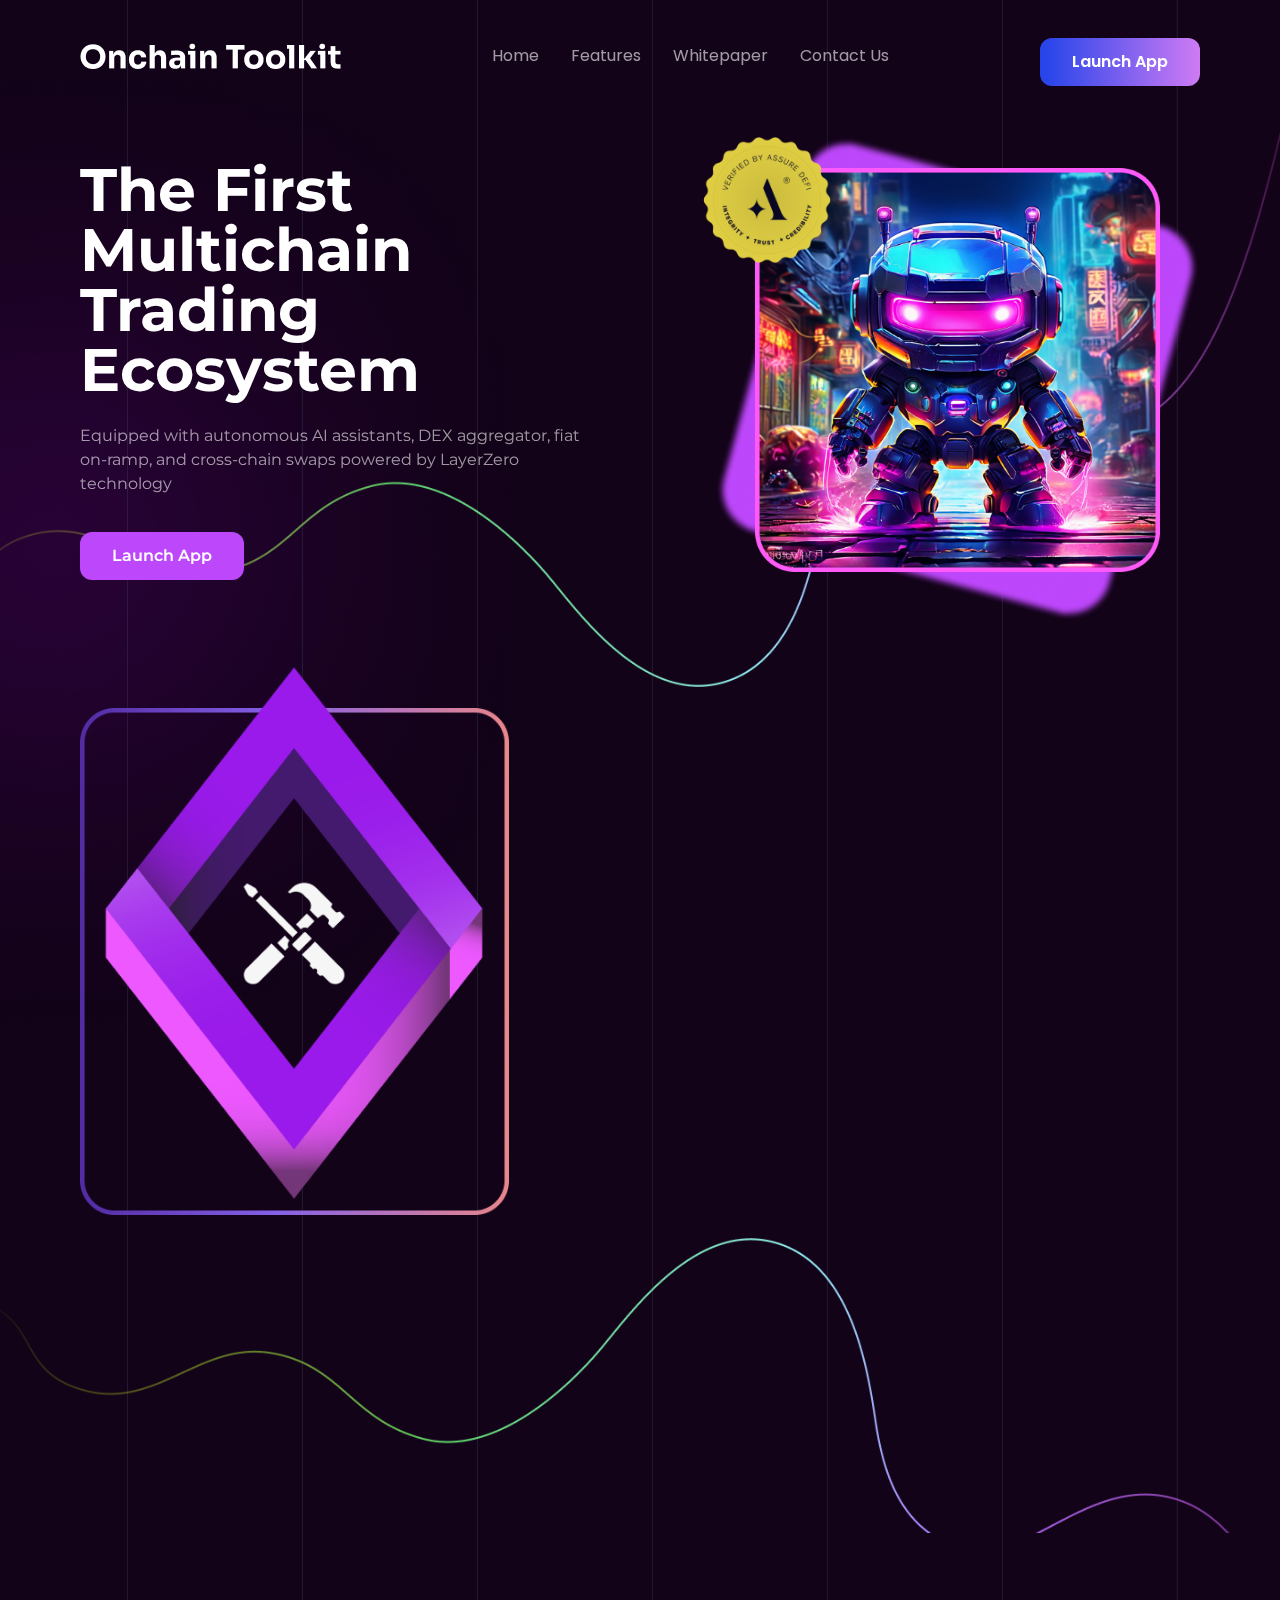
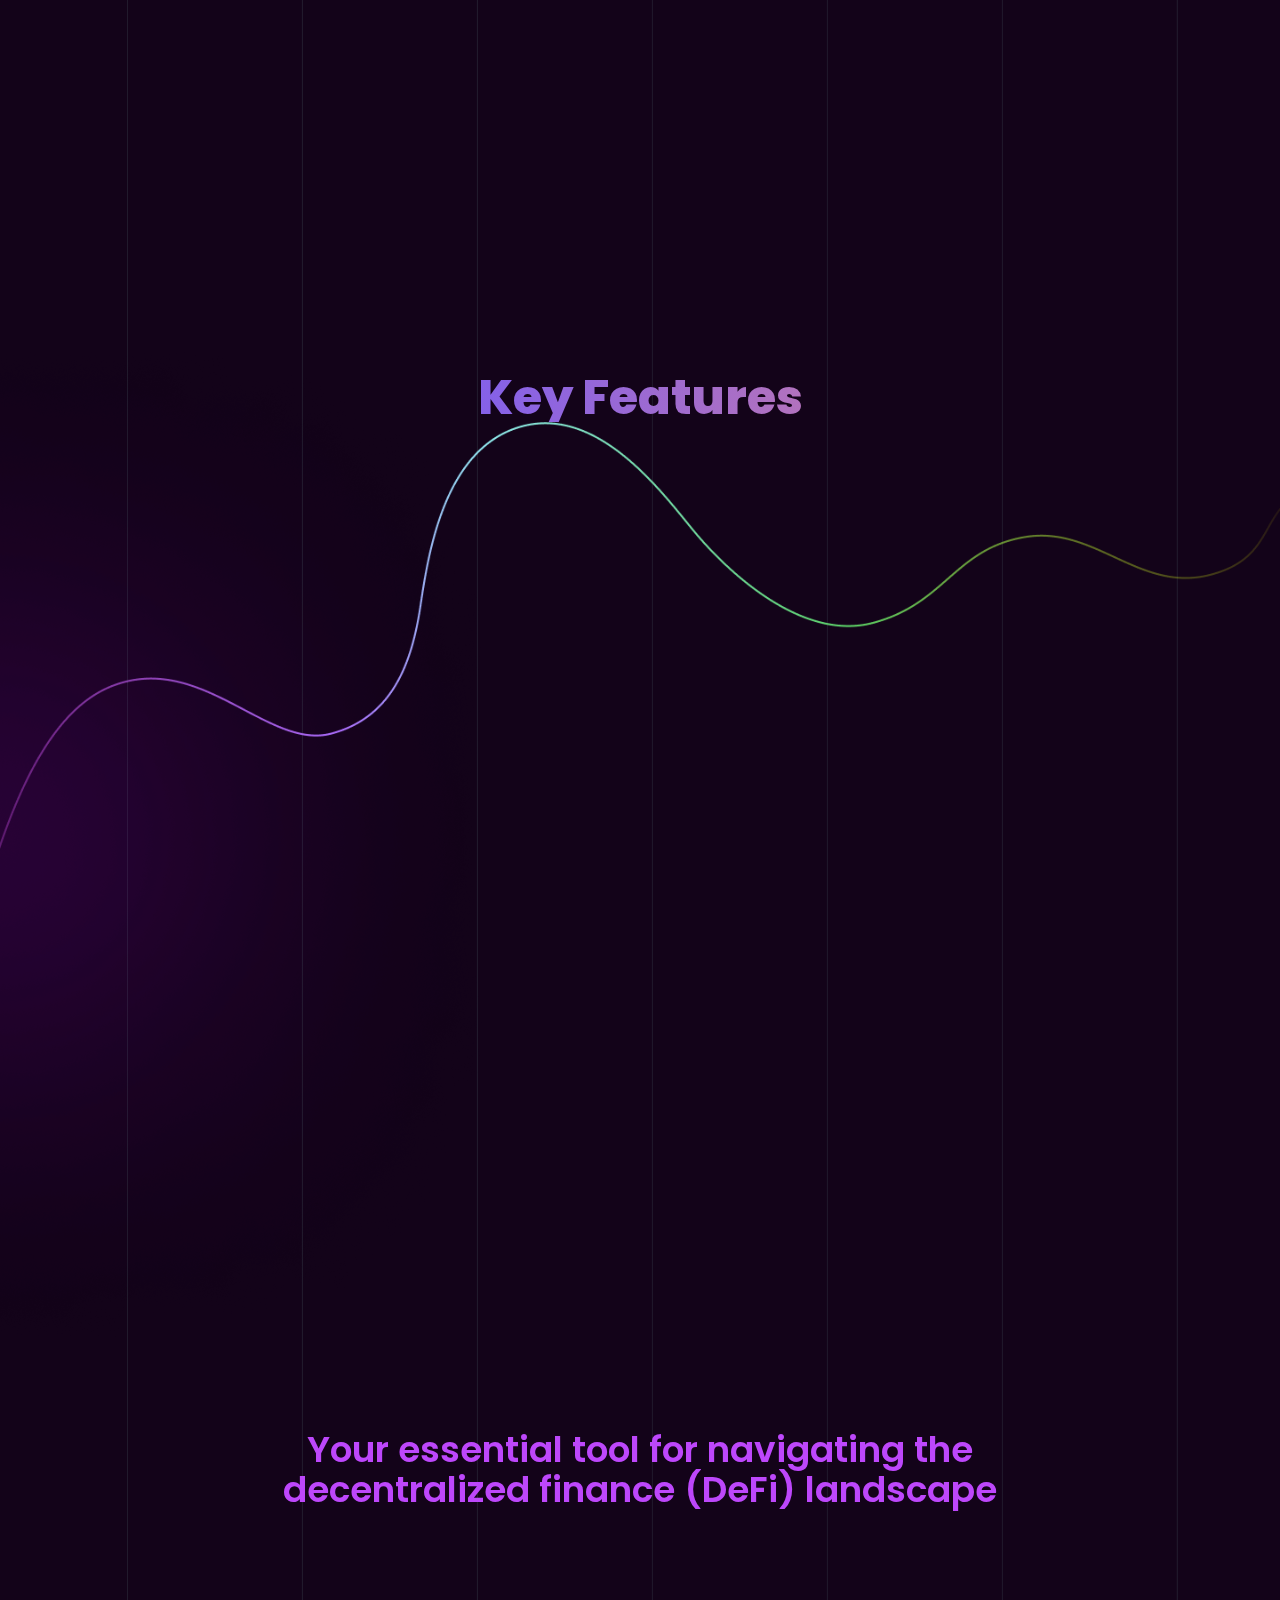
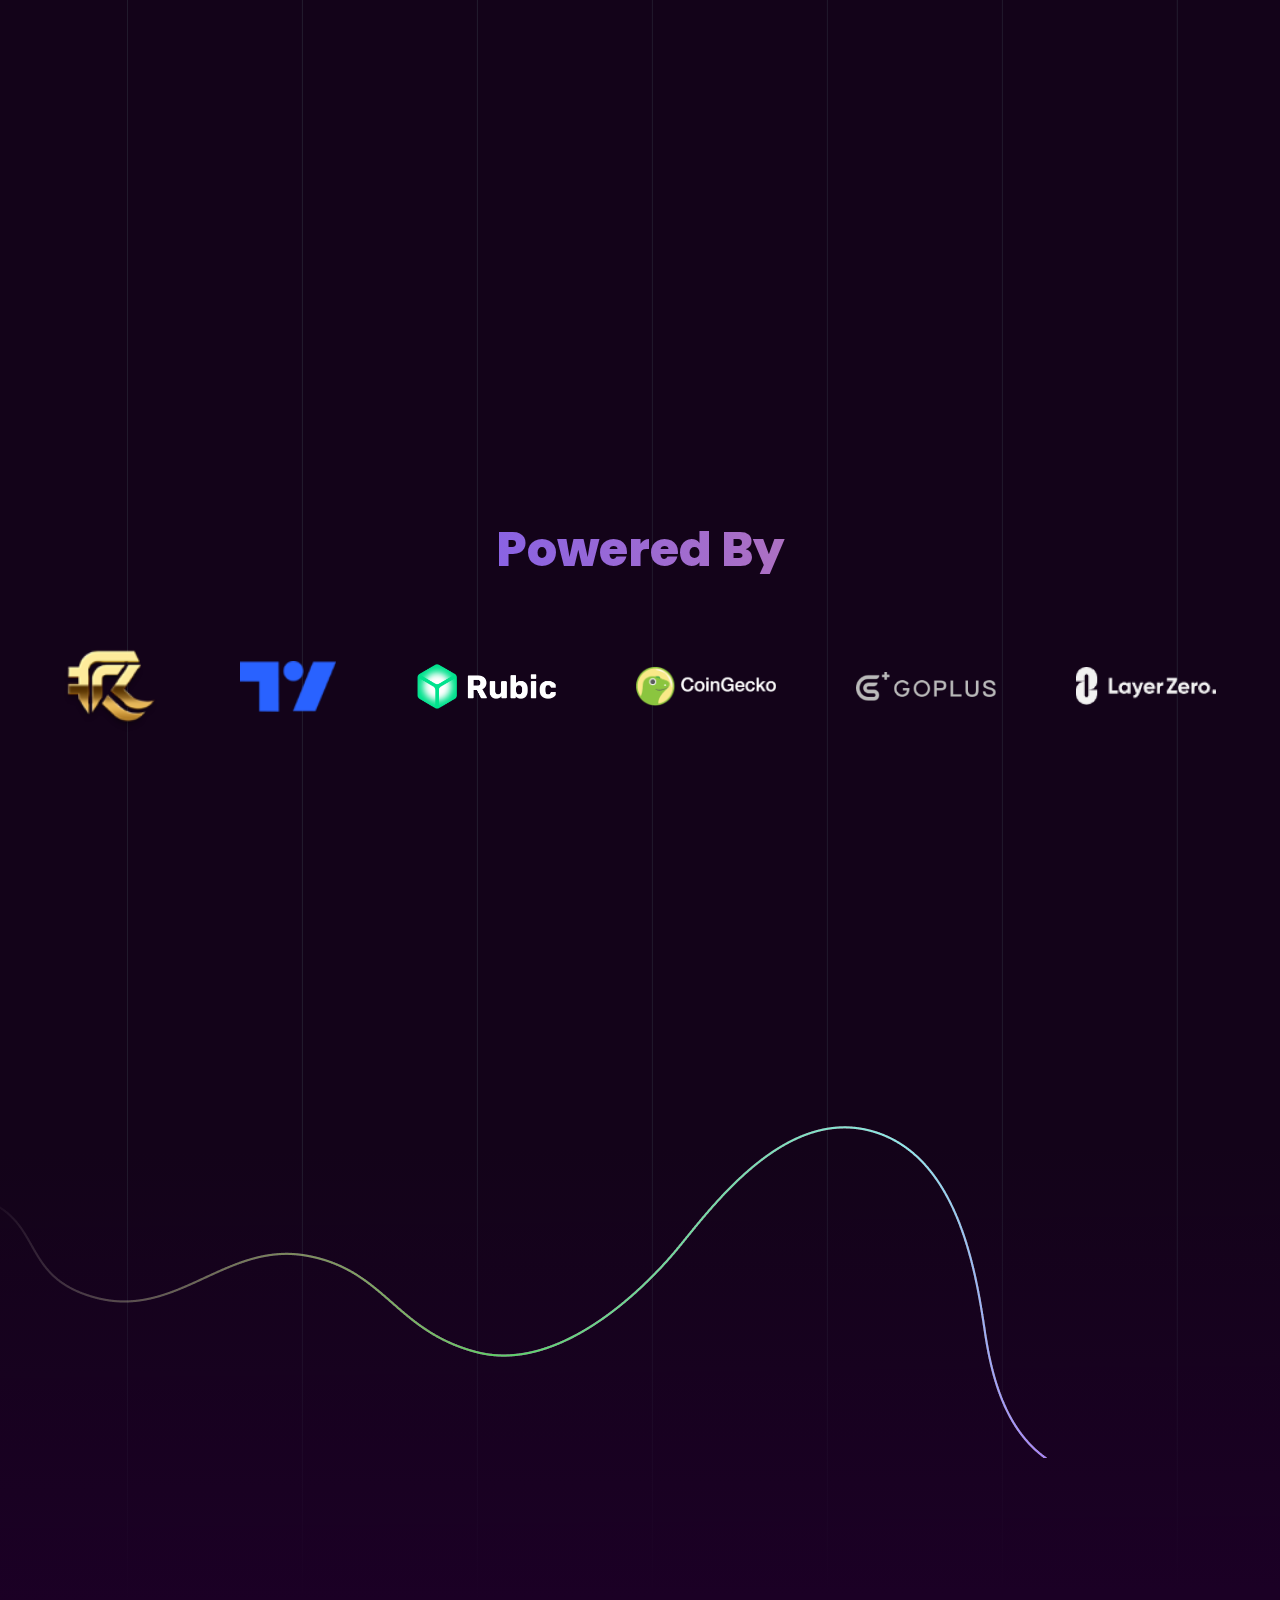
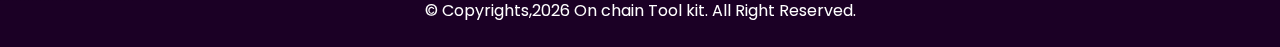
==== index.html @ 9b63e7e6 "file upload" ====
<!doctype html>
<html lang="en">

<head>
    <meta charset="utf-8" />
    <link rel="icon" href="/favicon.ico" />
    <meta name="viewport" content="width=device-width,initial-scale=1" />
    <meta name="theme-color" content="#000000" />
    <meta name="description" content="On Chain Toolkit" />
    <link rel="apple-touch-icon" href="/logo192.png" />
    <link rel="manifest" href="/manifest.json" />
    <link rel="stylesheet" href="https://cdnjs.cloudflare.com/ajax/libs/font-awesome/4.7.0/css/font-awesome.css" />
    <link href="https://api.fontshare.com/v2/css?f[]=clash-grotesk@700,400,600,500&display=swap" rel="stylesheet">
    <title>On Chain Toolkit</title>
    <script defer="defer" src="/static/js/main.78bccb63.js"></script>
    <link href="/static/css/main.e82e9a97.css" rel="stylesheet">
</head>

<body><noscript>You need to enable JavaScript to run this app.</noscript>
    <div id="root"></div>
</body>

</html>
---- static/css/main.e82e9a97.css ----
@import url("https://fonts.googleapis.com/css2?family=Montserrat:ital,wght@0,100..900;1,100..900&family=Poppins:ital,wght@0,100;0,200;0,300;0,400;0,500;0,600;0,700;0,800;0,900;1,100;1,200;1,300;1,400;1,500;1,600;1,700;1,800;1,900&display=swap");
*,
::after,
::before {
    border: 0px solid;
    box-sizing: border-box;
}

::after,
::before {
    --tw-content: "";
}

html {
    text-size-adjust: 100%;
    font-feature-settings: normal;
    font-family: ui-sans-serif, system-ui, -apple-system, BlinkMacSystemFont, "Segoe UI", Roboto, "Helvetica Neue", Arial, "Noto Sans", sans-serif, "Apple Color Emoji", "Segoe UI Emoji", "Segoe UI Symbol", "Noto Color Emoji";
    line-height: 1.5;
    tab-size: 4;
}

body {
    line-height: inherit;
    margin: 0px;
}

hr {
    border-top-width: 1px;
    color: inherit;
    height: 0px;
}

abbr:where([title]) {
    text-decoration: underline dotted;
}

h1,
h2,
h3,
h4,
h5,
h6 {
    font-size: inherit;
    font-weight: inherit;
}

a {
    color: inherit;
    text-decoration: inherit;
}

b,
strong {
    font-weight: bolder;
}

code,
kbd,
pre,
samp {
    font-family: ui-monospace, SFMono-Regular, Menlo, Monaco, Consolas, "Liberation Mono", "Courier New", monospace;
    font-size: 1em;
}

small {
    font-size: 80%;
}

sub,
sup {
    font-size: 75%;
    line-height: 0;
    position: relative;
    vertical-align: initial;
}

sub {
    bottom: -0.25em;
}

sup {
    top: -0.5em;
}

table {
    border-collapse: collapse;
    border-color: inherit;
    text-indent: 0px;
}

button,
input,
optgroup,
select,
textarea {
    color: inherit;
    font-family: inherit;
    font-size: 100%;
    font-weight: inherit;
    line-height: inherit;
    margin: 0px;
    padding: 0px;
}

button,
select {
    text-transform: none;
}

[type="button"],
[type="reset"],
[type="submit"],
button {
    appearance: button;
    background-color: initial;
    background-image: none;
}

progress {
    vertical-align: initial;
}

::-webkit-inner-spin-button,
::-webkit-outer-spin-button {
    height: auto;
}

[type="search"] {
    appearance: textfield;
    outline-offset: -2px;
}

::-webkit-search-decoration {
    appearance: none;
}

::-webkit-file-upload-button {
    appearance: button;
    font: inherit;
}

summary {
    display: list-item;
}

blockquote,
dd,
dl,
figure,
h1,
h2,
h3,
h4,
h5,
h6,
hr,
p,
pre {
    margin: 0px;
}

fieldset {
    margin: 0px;
}

fieldset,
legend {
    padding: 0px;
}

menu,
ol,
ul {
    list-style: none;
    margin: 0px;
    padding: 0px;
}

textarea {
    resize: vertical;
}

input::-webkit-input-placeholder,
textarea::-webkit-input-placeholder {
    color: rgb(156, 163, 175);
    opacity: 1;
}

input::placeholder,
textarea::placeholder {
    color: rgb(156, 163, 175);
    opacity: 1;
}

[role="button"],
button {
    cursor: pointer;
}

:disabled {
    cursor: default;
}

audio,
canvas,
embed,
iframe,
img,
object,
svg,
video {
    display: block;
    vertical-align: middle;
}

img,
video {
    height: auto;
    max-width: 100%;
}

[hidden] {
    display: none;
}

*,
::after,
::before {
    --tw-border-spacing-x: 0;
    --tw-border-spacing-y: 0;
    --tw-translate-x: 0;
    --tw-translate-y: 0;
    --tw-rotate: 0;
    --tw-skew-x: 0;
    --tw-skew-y: 0;
    --tw-scale-x: 1;
    --tw-scale-y: 1;
    --tw-pan-x: ;
    --tw-pan-y: ;
    --tw-pinch-zoom: ;
    --tw-scroll-snap-strictness: proximity;
    --tw-ordinal: ;
    --tw-slashed-zero: ;
    --tw-numeric-figure: ;
    --tw-numeric-spacing: ;
    --tw-numeric-fraction: ;
    --tw-ring-inset: ;
    --tw-ring-offset-width: 0px;
    --tw-ring-offset-color: #fff;
    --tw-ring-color: rgba(59, 130, 246, .5);
    --tw-ring-offset-shadow: 0 0 #0000;
    --tw-ring-shadow: 0 0 #0000;
    --tw-shadow: 0 0 #0000;
    --tw-shadow-colored: 0 0 #0000;
    --tw-blur: ;
    --tw-brightness: ;
    --tw-contrast: ;
    --tw-grayscale: ;
    --tw-hue-rotate: ;
    --tw-invert: ;
    --tw-saturate: ;
    --tw-sepia: ;
    --tw-drop-shadow: ;
    --tw-backdrop-blur: ;
    --tw-backdrop-brightness: ;
    --tw-backdrop-contrast: ;
    --tw-backdrop-grayscale: ;
    --tw-backdrop-hue-rotate: ;
    --tw-backdrop-invert: ;
    --tw-backdrop-opacity: ;
    --tw-backdrop-saturate: ;
    --tw-backdrop-sepia: ;
}

::-webkit-backdrop {
    --tw-border-spacing-x: 0;
    --tw-border-spacing-y: 0;
    --tw-translate-x: 0;
    --tw-translate-y: 0;
    --tw-rotate: 0;
    --tw-skew-x: 0;
    --tw-skew-y: 0;
    --tw-scale-x: 1;
    --tw-scale-y: 1;
    --tw-pan-x: ;
    --tw-pan-y: ;
    --tw-pinch-zoom: ;
    --tw-scroll-snap-strictness: proximity;
    --tw-ordinal: ;
    --tw-slashed-zero: ;
    --tw-numeric-figure: ;
    --tw-numeric-spacing: ;
    --tw-numeric-fraction: ;
    --tw-ring-inset: ;
    --tw-ring-offset-width: 0px;
    --tw-ring-offset-color: #fff;
    --tw-ring-color: rgba(59, 130, 246, .5);
    --tw-ring-offset-shadow: 0 0 #0000;
    --tw-ring-shadow: 0 0 #0000;
    --tw-shadow: 0 0 #0000;
    --tw-shadow-colored: 0 0 #0000;
    --tw-blur: ;
    --tw-brightness: ;
    --tw-contrast: ;
    --tw-grayscale: ;
    --tw-hue-rotate: ;
    --tw-invert: ;
    --tw-saturate: ;
    --tw-sepia: ;
    --tw-drop-shadow: ;
    --tw-backdrop-blur: ;
    --tw-backdrop-brightness: ;
    --tw-backdrop-contrast: ;
    --tw-backdrop-grayscale: ;
    --tw-backdrop-hue-rotate: ;
    --tw-backdrop-invert: ;
    --tw-backdrop-opacity: ;
    --tw-backdrop-saturate: ;
    --tw-backdrop-sepia: ;
}

::backdrop {
    --tw-border-spacing-x: 0;
    --tw-border-spacing-y: 0;
    --tw-translate-x: 0;
    --tw-translate-y: 0;
    --tw-rotate: 0;
    --tw-skew-x: 0;
    --tw-skew-y: 0;
    --tw-scale-x: 1;
    --tw-scale-y: 1;
    --tw-pan-x: ;
    --tw-pan-y: ;
    --tw-pinch-zoom: ;
    --tw-scroll-snap-strictness: proximity;
    --tw-ordinal: ;
    --tw-slashed-zero: ;
    --tw-numeric-figure: ;
    --tw-numeric-spacing: ;
    --tw-numeric-fraction: ;
    --tw-ring-inset: ;
    --tw-ring-offset-width: 0px;
    --tw-ring-offset-color: #fff;
    --tw-ring-color: rgba(59, 130, 246, .5);
    --tw-ring-offset-shadow: 0 0 #0000;
    --tw-ring-shadow: 0 0 #0000;
    --tw-shadow: 0 0 #0000;
    --tw-shadow-colored: 0 0 #0000;
    --tw-blur: ;
    --tw-brightness: ;
    --tw-contrast: ;
    --tw-grayscale: ;
    --tw-hue-rotate: ;
    --tw-invert: ;
    --tw-saturate: ;
    --tw-sepia: ;
    --tw-drop-shadow: ;
    --tw-backdrop-blur: ;
    --tw-backdrop-brightness: ;
    --tw-backdrop-contrast: ;
    --tw-backdrop-grayscale: ;
    --tw-backdrop-hue-rotate: ;
    --tw-backdrop-invert: ;
    --tw-backdrop-opacity: ;
    --tw-backdrop-saturate: ;
    --tw-backdrop-sepia: ;
}

.container {
    width: 100%;
}

@media (min-width: 640px) {
    .container {
        max-width: 640px;
    }
}

@media (min-width: 768px) {
    .container {
        max-width: 768px;
    }
}

@media (min-width: 1024px) {
    .container {
        max-width: 1024px;
    }
}

@media (min-width: 1280px) {
    .container {
        max-width: 1280px;
    }
}

@media (min-width: 1536px) {
    .container {
        max-width: 1536px;
    }
}

.fixed {
    position: fixed;
}

.absolute {
    position: absolute;
}

.relative {
    position: relative;
}

.left-0 {
    left: 0px;
}

.right-0 {
    right: 0px;
}

.top-64 {
    top: 16rem;
}

.top-0 {
    top: 0px;
}

.bottom-0 {
    bottom: 0px;
}

.z-20 {
    z-index: 20;
}

.z-30 {
    z-index: 30;
}

.mx-auto {
    margin-left: auto;
    margin-right: auto;
}

.my-8 {
    margin-bottom: 2rem;
    margin-top: 2rem;
}

.-mt-12 {
    margin-top: -3rem;
}

.mt-3 {
    margin-top: 0.75rem;
}

.-mt-8 {
    margin-top: -2rem;
}

.-mt-10 {
    margin-top: -2.5rem;
}

.-ml-5 {
    margin-left: -1.25rem;
}

.-mt-24 {
    margin-top: -6rem;
}

.mt-32 {
    margin-top: 8rem;
}

.mt-8 {
    margin-top: 2rem;
}

.mb-20 {
    margin-bottom: 5rem;
}

.ml-4 {
    margin-left: 1rem;
}

.block {
    display: block;
}

.flex {
    display: flex;
}

.grid {
    display: grid;
}

.hidden {
    display: none;
}

.h-96 {
    height: 24rem;
}

.h-28 {
    height: 7rem;
}

.h-6 {
    height: 1.5rem;
}

.w-10\/12 {
    width: 83.3333%;
}

.w-44 {
    width: 11rem;
}

.w-full {
    width: 100%;
}

.w-28 {
    width: 7rem;
}

.w-11\/12 {
    width: 91.6667%;
}

.w-16 {
    width: 4rem;
}

.w-20 {
    width: 5rem;
}

.w-6 {
    width: 1.5rem;
}

.w-3\/4 {
    width: 75%;
}

.w-48 {
    width: 12rem;
}

.-translate-y-12 {
    --tw-translate-y: -3rem;
    transform: translate(var(--tw-translate-x), var(--tw-translate-y)) rotate(var(--tw-rotate)) skewX(var(--tw-skew-x)) skewY(var(--tw-skew-y)) scaleX(var(--tw-scale-x)) scaleY(var(--tw-scale-y));
}

.cursor-pointer {
    cursor: pointer;
}

.grid-cols-1 {
    grid-template-columns: repeat(1, minmax(0px, 1fr));
}

.flex-row-reverse {
    flex-direction: row-reverse;
}

.flex-col {
    flex-direction: column;
}

.items-center {
    align-items: center;
}

.justify-center {
    justify-content: center;
}

.justify-between {
    justify-content: space-between;
}

.gap-8 {
    gap: 2rem;
}

.gap-x-5 {
    column-gap: 1.25rem;
}

.gap-x-32 {
    column-gap: 8rem;
}

.gap-x-12 {
    column-gap: 3rem;
}

.gap-x-6 {
    column-gap: 1.5rem;
}

.gap-y-12 {
    row-gap: 3rem;
}

.gap-y-8 {
    row-gap: 2rem;
}

.gap-x-8 {
    column-gap: 2rem;
}

.space-y-8> :not([hidden])~ :not([hidden]) {
    --tw-space-y-reverse: 0;
    margin-bottom: calc(2rem*var(--tw-space-y-reverse));
    margin-top: calc(2rem*(1 - var(--tw-space-y-reverse)));
}

.space-y-20> :not([hidden])~ :not([hidden]) {
    --tw-space-y-reverse: 0;
    margin-bottom: calc(5rem*var(--tw-space-y-reverse));
    margin-top: calc(5rem*(1 - var(--tw-space-y-reverse)));
}

.space-y-16> :not([hidden])~ :not([hidden]) {
    --tw-space-y-reverse: 0;
    margin-bottom: calc(4rem*var(--tw-space-y-reverse));
    margin-top: calc(4rem*(1 - var(--tw-space-y-reverse)));
}

.overflow-hidden {
    overflow: hidden;
}

.overflow-y-auto {
    overflow-y: auto;
}

.rounded-xl {
    border-radius: 0.75rem;
}

.rounded-3xl {
    border-radius: 1.5rem;
}

.border {
    border-width: 1px;
}

.border-8 {
    border-width: 8px;
}

.border-white-50 {
    border-color: rgba(255, 255, 255, 0.6);
}

.border-purple-100 {
    --tw-border-opacity: 1;
    border-color: rgb(189 71 251/var(--tw-border-opacity));
}

.bg-blue-100 {
    --tw-bg-opacity: 1;
    background-color: rgb(19 3 25/var(--tw-bg-opacity));
}

.bg-purple-100 {
    --tw-bg-opacity: 1;
    background-color: rgb(189 71 251/var(--tw-bg-opacity));
}

.bg-blue-50 {
    --tw-bg-opacity: 1;
    background-color: rgb(21 10 25/var(--tw-bg-opacity));
}

.bg-top {
    background-position: center top;
}

.p-6 {
    padding: 1.5rem;
}

.p-8 {
    padding: 2rem;
}

.p-5 {
    padding: 1.25rem;
}

.py-6 {
    padding-bottom: 1.5rem;
    padding-top: 1.5rem;
}

.px-5 {
    padding-left: 1.25rem;
    padding-right: 1.25rem;
}

.py-12 {
    padding-bottom: 3rem;
    padding-top: 3rem;
}

.py-3 {
    padding-bottom: 0.75rem;
    padding-top: 0.75rem;
}

.px-4 {
    padding-left: 1rem;
    padding-right: 1rem;
}

.px-6 {
    padding-left: 1.5rem;
    padding-right: 1.5rem;
}

.py-8 {
    padding-bottom: 2rem;
    padding-top: 2rem;
}

.px-3 {
    padding-left: 0.75rem;
    padding-right: 0.75rem;
}

.pt-6 {
    padding-top: 1.5rem;
}

.pb-6 {
    padding-bottom: 1.5rem;
}

.pt-5 {
    padding-top: 1.25rem;
}

.text-center {
    text-align: center;
}

.font-poppins {
    font-family: Poppins, sans-serif;
}

.font-montserat {
    font-family: Montserrat, sans-serif;
}

.text-sm {
    font-size: 0.875rem;
    line-height: 1.25rem;
}

.text-3xl {
    font-size: 1.875rem;
    line-height: 2.25rem;
}

.text-xl {
    font-size: 1.25rem;
}

.text-lg,
.text-xl {
    line-height: 1.75rem;
}

.text-lg {
    font-size: 1.125rem;
}

.font-normal {
    font-weight: 400;
}

.font-bold {
    font-weight: 700;
}

.font-semibold {
    font-weight: 600;
}

.font-extrabold {
    font-weight: 800;
}

.font-medium {
    font-weight: 500;
}

.text-white-100 {
    --tw-text-opacity: 1;
    color: rgb(255 255 255/var(--tw-text-opacity));
}

.text-white-50 {
    color: rgba(255, 255, 255, 0.6);
}

.text-purple-100 {
    --tw-text-opacity: 1;
    color: rgb(189 71 251/var(--tw-text-opacity));
}

.text-purple-50 {
    --tw-text-opacity: 1;
    color: rgb(221 91 239/var(--tw-text-opacity));
}

.hover\:text-white-100:hover {
    --tw-text-opacity: 1;
    color: rgb(255 255 255/var(--tw-text-opacity));
}

@media (min-width: 640px) {
    .sm\:top-4 {
        top: 1rem;
    }
    .sm\:flex {
        display: flex;
    }
}

@media (min-width: 768px) {
    .md\:w-64 {
        width: 16rem;
    }
    .md\:w-36 {
        width: 9rem;
    }
    .md\:w-24 {
        width: 6rem;
    }
    .md\:w-52 {
        width: 13rem;
    }
    .md\:gap-x-10 {
        column-gap: 2.5rem;
    }
    .md\:gap-x-20 {
        column-gap: 5rem;
    }
    .md\:space-y-16> :not([hidden])~ :not([hidden]) {
        --tw-space-y-reverse: 0;
        margin-bottom: calc(4rem*var(--tw-space-y-reverse));
        margin-top: calc(4rem*(1 - var(--tw-space-y-reverse)));
    }
    .md\:py-20 {
        padding-bottom: 5rem;
        padding-top: 5rem;
    }
    .md\:text-base {
        font-size: 1rem;
        line-height: 1.5rem;
    }
    .md\:text-6xl {
        font-size: 3.75rem;
        line-height: 1;
    }
    .md\:text-2xl {
        font-size: 1.5rem;
        line-height: 2rem;
    }
    .md\:text-3xl {
        font-size: 1.875rem;
        line-height: 2.25rem;
    }
    .md\:text-5xl {
        font-size: 3rem;
        line-height: 1;
    }
    .md\:text-4xl {
        font-size: 2.25rem;
        line-height: 2.5rem;
    }
    .md\:font-semibold {
        font-weight: 600;
    }
}

@media (min-width: 1024px) {
    .lg\:my-28 {
        margin-bottom: 7rem;
        margin-top: 7rem;
    }
    .lg\:my-12 {
        margin-bottom: 3rem;
        margin-top: 3rem;
    }
    .lg\:-mt-20 {
        margin-top: -5rem;
    }
    .lg\:mt-20 {
        margin-top: 5rem;
    }
    .lg\:mt-16 {
        margin-top: 4rem;
    }
    .lg\:flex {
        display: flex;
    }
    .lg\:hidden {
        display: none;
    }
    .lg\:w-1\/2 {
        width: 50%;
    }
    .lg\:w-9\/12 {
        width: 75%;
    }
    .lg\:w-11\/12 {
        width: 91.6667%;
    }
    .lg\:grid-cols-3 {
        grid-template-columns: repeat(3, minmax(0px, 1fr));
    }
    .lg\:space-y-0> :not([hidden])~ :not([hidden]) {
        --tw-space-y-reverse: 0;
        margin-bottom: calc(0px*var(--tw-space-y-reverse));
        margin-top: calc(0px*(1 - var(--tw-space-y-reverse)));
    }
    .lg\:px-20 {
        padding-left: 5rem;
        padding-right: 5rem;
    }
    .lg\:px-8 {
        padding-left: 2rem;
        padding-right: 2rem;
    }
    .lg\:py-20 {
        padding-bottom: 5rem;
        padding-top: 5rem;
    }
    .lg\:py-28 {
        padding-bottom: 7rem;
        padding-top: 7rem;
    }
    .lg\:pb-12 {
        padding-bottom: 3rem;
    }
    .lg\:pb-20 {
        padding-bottom: 5rem;
    }
}

html {
    scroll-behavior: smooth;
}

.bg_feature {
    background-image: url("/static/media/bg_feature.d9dc052f475207d3d0c6.png");
}

.bg-top,
.bg_feature {
    background-repeat: no-repeat;
}

.bg-top {
    background-image: url("/static/media/bg_top.71eeeb2c4d97a4e9ca40.png");
    background-position: 0px 0px;
}

.bg-grid {
    background-image: url("/static/media/bg-grid.b2cabde7289a2218fed6.png");
    background-position: 50% center;
    background-repeat: no-repeat;
}

.btn-gradient {
    background: linear-gradient(90deg, rgb(39, 69, 234) 2.94%, rgb(207, 123, 244));
}

.bg-gradient {
    background: linear-gradient(265.6deg, rgb(221, 91, 239) 0.26%, rgb(78, 6, 88) 99.5%);
}

.text-gradient {
    -webkit-text-fill-color: transparent;
    background: linear-gradient(90deg, rgb(78, 39, 157) 4.3%, rgb(133, 97, 232) 35.68%, rgb(233, 135, 138)) text;
}

.bg-dark-bottom {
    background: linear-gradient(359.43deg, rgb(27, 0, 37) 11.06%, rgba(11, 29, 51, 0) 99.43%);
}

.border-gradient {
    border-image: linear-gradient(90deg, rgb(61, 191, 187), rgb(134, 53, 189)) 1 / 1 / 0 stretch;
    border-radius: 3px;
    border-style: solid;
    border-width: 2px;
    box-sizing: initial;
}

.logo_slider {
    margin: auto;
    overflow: hidden;
}

.logo_slider ul {
    animation: 15s linear 0s infinite normal none running mymove;
    list-style: none;
}

.logo_slider ul li img {
    max-width: 140px;
}

@-webkit-keyframes mymove {
    0% {
        transform: translateX(100%);
    }
    100% {
        transform: translateX(-100%);
    }
}

@keyframes mymove {
    0% {
        transform: translateX(100%);
    }
    100% {
        transform: translateX(-100%);
    }
}

[data-aos][data-aos][data-aos-duration="50"],
body[data-aos-duration="50"] [data-aos] {
    transition-duration: 50ms;
}

[data-aos][data-aos][data-aos-delay="50"],
body[data-aos-delay="50"] [data-aos] {}

[data-aos][data-aos][data-aos-delay="50"].aos-animate,
body[data-aos-delay="50"] [data-aos].aos-animate {
    transition-delay: 50ms;
}

[data-aos][data-aos][data-aos-duration="100"],
body[data-aos-duration="100"] [data-aos] {
    transition-duration: 0.1s;
}

[data-aos][data-aos][data-aos-delay="100"],
body[data-aos-delay="100"] [data-aos] {}

[data-aos][data-aos][data-aos-delay="100"].aos-animate,
body[data-aos-delay="100"] [data-aos].aos-animate {
    transition-delay: 0.1s;
}

[data-aos][data-aos][data-aos-duration="150"],
body[data-aos-duration="150"] [data-aos] {
    transition-duration: 0.15s;
}

[data-aos][data-aos][data-aos-delay="150"],
body[data-aos-delay="150"] [data-aos] {}

[data-aos][data-aos][data-aos-delay="150"].aos-animate,
body[data-aos-delay="150"] [data-aos].aos-animate {
    transition-delay: 0.15s;
}

[data-aos][data-aos][data-aos-duration="200"],
body[data-aos-duration="200"] [data-aos] {
    transition-duration: 0.2s;
}

[data-aos][data-aos][data-aos-delay="200"],
body[data-aos-delay="200"] [data-aos] {}

[data-aos][data-aos][data-aos-delay="200"].aos-animate,
body[data-aos-delay="200"] [data-aos].aos-animate {
    transition-delay: 0.2s;
}

[data-aos][data-aos][data-aos-duration="250"],
body[data-aos-duration="250"] [data-aos] {
    transition-duration: 0.25s;
}

[data-aos][data-aos][data-aos-delay="250"],
body[data-aos-delay="250"] [data-aos] {}

[data-aos][data-aos][data-aos-delay="250"].aos-animate,
body[data-aos-delay="250"] [data-aos].aos-animate {
    transition-delay: 0.25s;
}

[data-aos][data-aos][data-aos-duration="300"],
body[data-aos-duration="300"] [data-aos] {
    transition-duration: 0.3s;
}

[data-aos][data-aos][data-aos-delay="300"],
body[data-aos-delay="300"] [data-aos] {}

[data-aos][data-aos][data-aos-delay="300"].aos-animate,
body[data-aos-delay="300"] [data-aos].aos-animate {
    transition-delay: 0.3s;
}

[data-aos][data-aos][data-aos-duration="350"],
body[data-aos-duration="350"] [data-aos] {
    transition-duration: 0.35s;
}

[data-aos][data-aos][data-aos-delay="350"],
body[data-aos-delay="350"] [data-aos] {}

[data-aos][data-aos][data-aos-delay="350"].aos-animate,
body[data-aos-delay="350"] [data-aos].aos-animate {
    transition-delay: 0.35s;
}

[data-aos][data-aos][data-aos-duration="400"],
body[data-aos-duration="400"] [data-aos] {
    transition-duration: 0.4s;
}

[data-aos][data-aos][data-aos-delay="400"],
body[data-aos-delay="400"] [data-aos] {}

[data-aos][data-aos][data-aos-delay="400"].aos-animate,
body[data-aos-delay="400"] [data-aos].aos-animate {
    transition-delay: 0.4s;
}

[data-aos][data-aos][data-aos-duration="450"],
body[data-aos-duration="450"] [data-aos] {
    transition-duration: 0.45s;
}

[data-aos][data-aos][data-aos-delay="450"],
body[data-aos-delay="450"] [data-aos] {}

[data-aos][data-aos][data-aos-delay="450"].aos-animate,
body[data-aos-delay="450"] [data-aos].aos-animate {
    transition-delay: 0.45s;
}

[data-aos][data-aos][data-aos-duration="500"],
body[data-aos-duration="500"] [data-aos] {
    transition-duration: 0.5s;
}

[data-aos][data-aos][data-aos-delay="500"],
body[data-aos-delay="500"] [data-aos] {}

[data-aos][data-aos][data-aos-delay="500"].aos-animate,
body[data-aos-delay="500"] [data-aos].aos-animate {
    transition-delay: 0.5s;
}

[data-aos][data-aos][data-aos-duration="550"],
body[data-aos-duration="550"] [data-aos] {
    transition-duration: 0.55s;
}

[data-aos][data-aos][data-aos-delay="550"],
body[data-aos-delay="550"] [data-aos] {}

[data-aos][data-aos][data-aos-delay="550"].aos-animate,
body[data-aos-delay="550"] [data-aos].aos-animate {
    transition-delay: 0.55s;
}

[data-aos][data-aos][data-aos-duration="600"],
body[data-aos-duration="600"] [data-aos] {
    transition-duration: 0.6s;
}

[data-aos][data-aos][data-aos-delay="600"],
body[data-aos-delay="600"] [data-aos] {}

[data-aos][data-aos][data-aos-delay="600"].aos-animate,
body[data-aos-delay="600"] [data-aos].aos-animate {
    transition-delay: 0.6s;
}

[data-aos][data-aos][data-aos-duration="650"],
body[data-aos-duration="650"] [data-aos] {
    transition-duration: 0.65s;
}

[data-aos][data-aos][data-aos-delay="650"],
body[data-aos-delay="650"] [data-aos] {}

[data-aos][data-aos][data-aos-delay="650"].aos-animate,
body[data-aos-delay="650"] [data-aos].aos-animate {
    transition-delay: 0.65s;
}

[data-aos][data-aos][data-aos-duration="700"],
body[data-aos-duration="700"] [data-aos] {
    transition-duration: 0.7s;
}

[data-aos][data-aos][data-aos-delay="700"],
body[data-aos-delay="700"] [data-aos] {}

[data-aos][data-aos][data-aos-delay="700"].aos-animate,
body[data-aos-delay="700"] [data-aos].aos-animate {
    transition-delay: 0.7s;
}

[data-aos][data-aos][data-aos-duration="750"],
body[data-aos-duration="750"] [data-aos] {
    transition-duration: 0.75s;
}

[data-aos][data-aos][data-aos-delay="750"],
body[data-aos-delay="750"] [data-aos] {}

[data-aos][data-aos][data-aos-delay="750"].aos-animate,
body[data-aos-delay="750"] [data-aos].aos-animate {
    transition-delay: 0.75s;
}

[data-aos][data-aos][data-aos-duration="800"],
body[data-aos-duration="800"] [data-aos] {
    transition-duration: 0.8s;
}

[data-aos][data-aos][data-aos-delay="800"],
body[data-aos-delay="800"] [data-aos] {}

[data-aos][data-aos][data-aos-delay="800"].aos-animate,
body[data-aos-delay="800"] [data-aos].aos-animate {
    transition-delay: 0.8s;
}

[data-aos][data-aos][data-aos-duration="850"],
body[data-aos-duration="850"] [data-aos] {
    transition-duration: 0.85s;
}

[data-aos][data-aos][data-aos-delay="850"],
body[data-aos-delay="850"] [data-aos] {}

[data-aos][data-aos][data-aos-delay="850"].aos-animate,
body[data-aos-delay="850"] [data-aos].aos-animate {
    transition-delay: 0.85s;
}

[data-aos][data-aos][data-aos-duration="900"],
body[data-aos-duration="900"] [data-aos] {
    transition-duration: 0.9s;
}

[data-aos][data-aos][data-aos-delay="900"],
body[data-aos-delay="900"] [data-aos] {}

[data-aos][data-aos][data-aos-delay="900"].aos-animate,
body[data-aos-delay="900"] [data-aos].aos-animate {
    transition-delay: 0.9s;
}

[data-aos][data-aos][data-aos-duration="950"],
body[data-aos-duration="950"] [data-aos] {
    transition-duration: 0.95s;
}

[data-aos][data-aos][data-aos-delay="950"],
body[data-aos-delay="950"] [data-aos] {}

[data-aos][data-aos][data-aos-delay="950"].aos-animate,
body[data-aos-delay="950"] [data-aos].aos-animate {
    transition-delay: 0.95s;
}

[data-aos][data-aos][data-aos-duration="1000"],
body[data-aos-duration="1000"] [data-aos] {
    transition-duration: 1s;
}

[data-aos][data-aos][data-aos-delay="1000"],
body[data-aos-delay="1000"] [data-aos] {}

[data-aos][data-aos][data-aos-delay="1000"].aos-animate,
body[data-aos-delay="1000"] [data-aos].aos-animate {
    transition-delay: 1s;
}

[data-aos][data-aos][data-aos-duration="1050"],
body[data-aos-duration="1050"] [data-aos] {
    transition-duration: 1.05s;
}

[data-aos][data-aos][data-aos-delay="1050"],
body[data-aos-delay="1050"] [data-aos] {}

[data-aos][data-aos][data-aos-delay="1050"].aos-animate,
body[data-aos-delay="1050"] [data-aos].aos-animate {
    transition-delay: 1.05s;
}

[data-aos][data-aos][data-aos-duration="1100"],
body[data-aos-duration="1100"] [data-aos] {
    transition-duration: 1.1s;
}

[data-aos][data-aos][data-aos-delay="1100"],
body[data-aos-delay="1100"] [data-aos] {}

[data-aos][data-aos][data-aos-delay="1100"].aos-animate,
body[data-aos-delay="1100"] [data-aos].aos-animate {
    transition-delay: 1.1s;
}

[data-aos][data-aos][data-aos-duration="1150"],
body[data-aos-duration="1150"] [data-aos] {
    transition-duration: 1.15s;
}

[data-aos][data-aos][data-aos-delay="1150"],
body[data-aos-delay="1150"] [data-aos] {}

[data-aos][data-aos][data-aos-delay="1150"].aos-animate,
body[data-aos-delay="1150"] [data-aos].aos-animate {
    transition-delay: 1.15s;
}

[data-aos][data-aos][data-aos-duration="1200"],
body[data-aos-duration="1200"] [data-aos] {
    transition-duration: 1.2s;
}

[data-aos][data-aos][data-aos-delay="1200"],
body[data-aos-delay="1200"] [data-aos] {}

[data-aos][data-aos][data-aos-delay="1200"].aos-animate,
body[data-aos-delay="1200"] [data-aos].aos-animate {
    transition-delay: 1.2s;
}

[data-aos][data-aos][data-aos-duration="1250"],
body[data-aos-duration="1250"] [data-aos] {
    transition-duration: 1.25s;
}

[data-aos][data-aos][data-aos-delay="1250"],
body[data-aos-delay="1250"] [data-aos] {}

[data-aos][data-aos][data-aos-delay="1250"].aos-animate,
body[data-aos-delay="1250"] [data-aos].aos-animate {
    transition-delay: 1.25s;
}

[data-aos][data-aos][data-aos-duration="1300"],
body[data-aos-duration="1300"] [data-aos] {
    transition-duration: 1.3s;
}

[data-aos][data-aos][data-aos-delay="1300"],
body[data-aos-delay="1300"] [data-aos] {}

[data-aos][data-aos][data-aos-delay="1300"].aos-animate,
body[data-aos-delay="1300"] [data-aos].aos-animate {
    transition-delay: 1.3s;
}

[data-aos][data-aos][data-aos-duration="1350"],
body[data-aos-duration="1350"] [data-aos] {
    transition-duration: 1.35s;
}

[data-aos][data-aos][data-aos-delay="1350"],
body[data-aos-delay="1350"] [data-aos] {}

[data-aos][data-aos][data-aos-delay="1350"].aos-animate,
body[data-aos-delay="1350"] [data-aos].aos-animate {
    transition-delay: 1.35s;
}

[data-aos][data-aos][data-aos-duration="1400"],
body[data-aos-duration="1400"] [data-aos] {
    transition-duration: 1.4s;
}

[data-aos][data-aos][data-aos-delay="1400"],
body[data-aos-delay="1400"] [data-aos] {}

[data-aos][data-aos][data-aos-delay="1400"].aos-animate,
body[data-aos-delay="1400"] [data-aos].aos-animate {
    transition-delay: 1.4s;
}

[data-aos][data-aos][data-aos-duration="1450"],
body[data-aos-duration="1450"] [data-aos] {
    transition-duration: 1.45s;
}

[data-aos][data-aos][data-aos-delay="1450"],
body[data-aos-delay="1450"] [data-aos] {}

[data-aos][data-aos][data-aos-delay="1450"].aos-animate,
body[data-aos-delay="1450"] [data-aos].aos-animate {
    transition-delay: 1.45s;
}

[data-aos][data-aos][data-aos-duration="1500"],
body[data-aos-duration="1500"] [data-aos] {
    transition-duration: 1.5s;
}

[data-aos][data-aos][data-aos-delay="1500"],
body[data-aos-delay="1500"] [data-aos] {}

[data-aos][data-aos][data-aos-delay="1500"].aos-animate,
body[data-aos-delay="1500"] [data-aos].aos-animate {
    transition-delay: 1.5s;
}

[data-aos][data-aos][data-aos-duration="1550"],
body[data-aos-duration="1550"] [data-aos] {
    transition-duration: 1.55s;
}

[data-aos][data-aos][data-aos-delay="1550"],
body[data-aos-delay="1550"] [data-aos] {}

[data-aos][data-aos][data-aos-delay="1550"].aos-animate,
body[data-aos-delay="1550"] [data-aos].aos-animate {
    transition-delay: 1.55s;
}

[data-aos][data-aos][data-aos-duration="1600"],
body[data-aos-duration="1600"] [data-aos] {
    transition-duration: 1.6s;
}

[data-aos][data-aos][data-aos-delay="1600"],
body[data-aos-delay="1600"] [data-aos] {}

[data-aos][data-aos][data-aos-delay="1600"].aos-animate,
body[data-aos-delay="1600"] [data-aos].aos-animate {
    transition-delay: 1.6s;
}

[data-aos][data-aos][data-aos-duration="1650"],
body[data-aos-duration="1650"] [data-aos] {
    transition-duration: 1.65s;
}

[data-aos][data-aos][data-aos-delay="1650"],
body[data-aos-delay="1650"] [data-aos] {}

[data-aos][data-aos][data-aos-delay="1650"].aos-animate,
body[data-aos-delay="1650"] [data-aos].aos-animate {
    transition-delay: 1.65s;
}

[data-aos][data-aos][data-aos-duration="1700"],
body[data-aos-duration="1700"] [data-aos] {
    transition-duration: 1.7s;
}

[data-aos][data-aos][data-aos-delay="1700"],
body[data-aos-delay="1700"] [data-aos] {}

[data-aos][data-aos][data-aos-delay="1700"].aos-animate,
body[data-aos-delay="1700"] [data-aos].aos-animate {
    transition-delay: 1.7s;
}

[data-aos][data-aos][data-aos-duration="1750"],
body[data-aos-duration="1750"] [data-aos] {
    transition-duration: 1.75s;
}

[data-aos][data-aos][data-aos-delay="1750"],
body[data-aos-delay="1750"] [data-aos] {}

[data-aos][data-aos][data-aos-delay="1750"].aos-animate,
body[data-aos-delay="1750"] [data-aos].aos-animate {
    transition-delay: 1.75s;
}

[data-aos][data-aos][data-aos-duration="1800"],
body[data-aos-duration="1800"] [data-aos] {
    transition-duration: 1.8s;
}

[data-aos][data-aos][data-aos-delay="1800"],
body[data-aos-delay="1800"] [data-aos] {}

[data-aos][data-aos][data-aos-delay="1800"].aos-animate,
body[data-aos-delay="1800"] [data-aos].aos-animate {
    transition-delay: 1.8s;
}

[data-aos][data-aos][data-aos-duration="1850"],
body[data-aos-duration="1850"] [data-aos] {
    transition-duration: 1.85s;
}

[data-aos][data-aos][data-aos-delay="1850"],
body[data-aos-delay="1850"] [data-aos] {}

[data-aos][data-aos][data-aos-delay="1850"].aos-animate,
body[data-aos-delay="1850"] [data-aos].aos-animate {
    transition-delay: 1.85s;
}

[data-aos][data-aos][data-aos-duration="1900"],
body[data-aos-duration="1900"] [data-aos] {
    transition-duration: 1.9s;
}

[data-aos][data-aos][data-aos-delay="1900"],
body[data-aos-delay="1900"] [data-aos] {}

[data-aos][data-aos][data-aos-delay="1900"].aos-animate,
body[data-aos-delay="1900"] [data-aos].aos-animate {
    transition-delay: 1.9s;
}

[data-aos][data-aos][data-aos-duration="1950"],
body[data-aos-duration="1950"] [data-aos] {
    transition-duration: 1.95s;
}

[data-aos][data-aos][data-aos-delay="1950"],
body[data-aos-delay="1950"] [data-aos] {}

[data-aos][data-aos][data-aos-delay="1950"].aos-animate,
body[data-aos-delay="1950"] [data-aos].aos-animate {
    transition-delay: 1.95s;
}

[data-aos][data-aos][data-aos-duration="2000"],
body[data-aos-duration="2000"] [data-aos] {
    transition-duration: 2s;
}

[data-aos][data-aos][data-aos-delay="2000"],
body[data-aos-delay="2000"] [data-aos] {}

[data-aos][data-aos][data-aos-delay="2000"].aos-animate,
body[data-aos-delay="2000"] [data-aos].aos-animate {
    transition-delay: 2s;
}

[data-aos][data-aos][data-aos-duration="2050"],
body[data-aos-duration="2050"] [data-aos] {
    transition-duration: 2.05s;
}

[data-aos][data-aos][data-aos-delay="2050"],
body[data-aos-delay="2050"] [data-aos] {}

[data-aos][data-aos][data-aos-delay="2050"].aos-animate,
body[data-aos-delay="2050"] [data-aos].aos-animate {
    transition-delay: 2.05s;
}

[data-aos][data-aos][data-aos-duration="2100"],
body[data-aos-duration="2100"] [data-aos] {
    transition-duration: 2.1s;
}

[data-aos][data-aos][data-aos-delay="2100"],
body[data-aos-delay="2100"] [data-aos] {}

[data-aos][data-aos][data-aos-delay="2100"].aos-animate,
body[data-aos-delay="2100"] [data-aos].aos-animate {
    transition-delay: 2.1s;
}

[data-aos][data-aos][data-aos-duration="2150"],
body[data-aos-duration="2150"] [data-aos] {
    transition-duration: 2.15s;
}

[data-aos][data-aos][data-aos-delay="2150"],
body[data-aos-delay="2150"] [data-aos] {}

[data-aos][data-aos][data-aos-delay="2150"].aos-animate,
body[data-aos-delay="2150"] [data-aos].aos-animate {
    transition-delay: 2.15s;
}

[data-aos][data-aos][data-aos-duration="2200"],
body[data-aos-duration="2200"] [data-aos] {
    transition-duration: 2.2s;
}

[data-aos][data-aos][data-aos-delay="2200"],
body[data-aos-delay="2200"] [data-aos] {}

[data-aos][data-aos][data-aos-delay="2200"].aos-animate,
body[data-aos-delay="2200"] [data-aos].aos-animate {
    transition-delay: 2.2s;
}

[data-aos][data-aos][data-aos-duration="2250"],
body[data-aos-duration="2250"] [data-aos] {
    transition-duration: 2.25s;
}

[data-aos][data-aos][data-aos-delay="2250"],
body[data-aos-delay="2250"] [data-aos] {}

[data-aos][data-aos][data-aos-delay="2250"].aos-animate,
body[data-aos-delay="2250"] [data-aos].aos-animate {
    transition-delay: 2.25s;
}

[data-aos][data-aos][data-aos-duration="2300"],
body[data-aos-duration="2300"] [data-aos] {
    transition-duration: 2.3s;
}

[data-aos][data-aos][data-aos-delay="2300"],
body[data-aos-delay="2300"] [data-aos] {}

[data-aos][data-aos][data-aos-delay="2300"].aos-animate,
body[data-aos-delay="2300"] [data-aos].aos-animate {
    transition-delay: 2.3s;
}

[data-aos][data-aos][data-aos-duration="2350"],
body[data-aos-duration="2350"] [data-aos] {
    transition-duration: 2.35s;
}

[data-aos][data-aos][data-aos-delay="2350"],
body[data-aos-delay="2350"] [data-aos] {}

[data-aos][data-aos][data-aos-delay="2350"].aos-animate,
body[data-aos-delay="2350"] [data-aos].aos-animate {
    transition-delay: 2.35s;
}

[data-aos][data-aos][data-aos-duration="2400"],
body[data-aos-duration="2400"] [data-aos] {
    transition-duration: 2.4s;
}

[data-aos][data-aos][data-aos-delay="2400"],
body[data-aos-delay="2400"] [data-aos] {}

[data-aos][data-aos][data-aos-delay="2400"].aos-animate,
body[data-aos-delay="2400"] [data-aos].aos-animate {
    transition-delay: 2.4s;
}

[data-aos][data-aos][data-aos-duration="2450"],
body[data-aos-duration="2450"] [data-aos] {
    transition-duration: 2.45s;
}

[data-aos][data-aos][data-aos-delay="2450"],
body[data-aos-delay="2450"] [data-aos] {}

[data-aos][data-aos][data-aos-delay="2450"].aos-animate,
body[data-aos-delay="2450"] [data-aos].aos-animate {
    transition-delay: 2.45s;
}

[data-aos][data-aos][data-aos-duration="2500"],
body[data-aos-duration="2500"] [data-aos] {
    transition-duration: 2.5s;
}

[data-aos][data-aos][data-aos-delay="2500"],
body[data-aos-delay="2500"] [data-aos] {}

[data-aos][data-aos][data-aos-delay="2500"].aos-animate,
body[data-aos-delay="2500"] [data-aos].aos-animate {
    transition-delay: 2.5s;
}

[data-aos][data-aos][data-aos-duration="2550"],
body[data-aos-duration="2550"] [data-aos] {
    transition-duration: 2.55s;
}

[data-aos][data-aos][data-aos-delay="2550"],
body[data-aos-delay="2550"] [data-aos] {}

[data-aos][data-aos][data-aos-delay="2550"].aos-animate,
body[data-aos-delay="2550"] [data-aos].aos-animate {
    transition-delay: 2.55s;
}

[data-aos][data-aos][data-aos-duration="2600"],
body[data-aos-duration="2600"] [data-aos] {
    transition-duration: 2.6s;
}

[data-aos][data-aos][data-aos-delay="2600"],
body[data-aos-delay="2600"] [data-aos] {}

[data-aos][data-aos][data-aos-delay="2600"].aos-animate,
body[data-aos-delay="2600"] [data-aos].aos-animate {
    transition-delay: 2.6s;
}

[data-aos][data-aos][data-aos-duration="2650"],
body[data-aos-duration="2650"] [data-aos] {
    transition-duration: 2.65s;
}

[data-aos][data-aos][data-aos-delay="2650"],
body[data-aos-delay="2650"] [data-aos] {}

[data-aos][data-aos][data-aos-delay="2650"].aos-animate,
body[data-aos-delay="2650"] [data-aos].aos-animate {
    transition-delay: 2.65s;
}

[data-aos][data-aos][data-aos-duration="2700"],
body[data-aos-duration="2700"] [data-aos] {
    transition-duration: 2.7s;
}

[data-aos][data-aos][data-aos-delay="2700"],
body[data-aos-delay="2700"] [data-aos] {}

[data-aos][data-aos][data-aos-delay="2700"].aos-animate,
body[data-aos-delay="2700"] [data-aos].aos-animate {
    transition-delay: 2.7s;
}

[data-aos][data-aos][data-aos-duration="2750"],
body[data-aos-duration="2750"] [data-aos] {
    transition-duration: 2.75s;
}

[data-aos][data-aos][data-aos-delay="2750"],
body[data-aos-delay="2750"] [data-aos] {}

[data-aos][data-aos][data-aos-delay="2750"].aos-animate,
body[data-aos-delay="2750"] [data-aos].aos-animate {
    transition-delay: 2.75s;
}

[data-aos][data-aos][data-aos-duration="2800"],
body[data-aos-duration="2800"] [data-aos] {
    transition-duration: 2.8s;
}

[data-aos][data-aos][data-aos-delay="2800"],
body[data-aos-delay="2800"] [data-aos] {}

[data-aos][data-aos][data-aos-delay="2800"].aos-animate,
body[data-aos-delay="2800"] [data-aos].aos-animate {
    transition-delay: 2.8s;
}

[data-aos][data-aos][data-aos-duration="2850"],
body[data-aos-duration="2850"] [data-aos] {
    transition-duration: 2.85s;
}

[data-aos][data-aos][data-aos-delay="2850"],
body[data-aos-delay="2850"] [data-aos] {}

[data-aos][data-aos][data-aos-delay="2850"].aos-animate,
body[data-aos-delay="2850"] [data-aos].aos-animate {
    transition-delay: 2.85s;
}

[data-aos][data-aos][data-aos-duration="2900"],
body[data-aos-duration="2900"] [data-aos] {
    transition-duration: 2.9s;
}

[data-aos][data-aos][data-aos-delay="2900"],
body[data-aos-delay="2900"] [data-aos] {}

[data-aos][data-aos][data-aos-delay="2900"].aos-animate,
body[data-aos-delay="2900"] [data-aos].aos-animate {
    transition-delay: 2.9s;
}

[data-aos][data-aos][data-aos-duration="2950"],
body[data-aos-duration="2950"] [data-aos] {
    transition-duration: 2.95s;
}

[data-aos][data-aos][data-aos-delay="2950"],
body[data-aos-delay="2950"] [data-aos] {}

[data-aos][data-aos][data-aos-delay="2950"].aos-animate,
body[data-aos-delay="2950"] [data-aos].aos-animate {
    transition-delay: 2.95s;
}

[data-aos][data-aos][data-aos-duration="3000"],
body[data-aos-duration="3000"] [data-aos] {
    transition-duration: 3s;
}

[data-aos][data-aos][data-aos-delay="3000"],
body[data-aos-delay="3000"] [data-aos] {}

[data-aos][data-aos][data-aos-delay="3000"].aos-animate,
body[data-aos-delay="3000"] [data-aos].aos-animate {
    transition-delay: 3s;
}

[data-aos][data-aos][data-aos-easing="linear"],
body[data-aos-easing="linear"] [data-aos] {
    transition-timing-function: cubic-bezier(0.25, 0.25, 0.75, 0.75);
}

[data-aos][data-aos][data-aos-easing="ease"],
body[data-aos-easing="ease"] [data-aos] {
    transition-timing-function: ease;
}

[data-aos][data-aos][data-aos-easing="ease-in"],
body[data-aos-easing="ease-in"] [data-aos] {
    transition-timing-function: ease-in;
}

[data-aos][data-aos][data-aos-easing="ease-out"],
body[data-aos-easing="ease-out"] [data-aos] {
    transition-timing-function: ease-out;
}

[data-aos][data-aos][data-aos-easing="ease-in-out"],
body[data-aos-easing="ease-in-out"] [data-aos] {
    transition-timing-function: ease-in-out;
}

[data-aos][data-aos][data-aos-easing="ease-in-back"],
body[data-aos-easing="ease-in-back"] [data-aos] {
    transition-timing-function: cubic-bezier(0.6, -0.28, 0.735, 0.045);
}

[data-aos][data-aos][data-aos-easing="ease-out-back"],
body[data-aos-easing="ease-out-back"] [data-aos] {
    transition-timing-function: cubic-bezier(0.175, 0.885, 0.32, 1.275);
}

[data-aos][data-aos][data-aos-easing="ease-in-out-back"],
body[data-aos-easing="ease-in-out-back"] [data-aos] {
    transition-timing-function: cubic-bezier(0.68, -0.55, 0.265, 1.55);
}

[data-aos][data-aos][data-aos-easing="ease-in-sine"],
body[data-aos-easing="ease-in-sine"] [data-aos] {
    transition-timing-function: cubic-bezier(0.47, 0, 0.745, 0.715);
}

[data-aos][data-aos][data-aos-easing="ease-out-sine"],
body[data-aos-easing="ease-out-sine"] [data-aos] {
    transition-timing-function: cubic-bezier(0.39, 0.575, 0.565, 1);
}

[data-aos][data-aos][data-aos-easing="ease-in-out-sine"],
body[data-aos-easing="ease-in-out-sine"] [data-aos] {
    transition-timing-function: cubic-bezier(0.445, 0.05, 0.55, 0.95);
}

[data-aos][data-aos][data-aos-easing="ease-in-quad"],
body[data-aos-easing="ease-in-quad"] [data-aos] {
    transition-timing-function: cubic-bezier(0.55, 0.085, 0.68, 0.53);
}

[data-aos][data-aos][data-aos-easing="ease-out-quad"],
body[data-aos-easing="ease-out-quad"] [data-aos] {
    transition-timing-function: cubic-bezier(0.25, 0.46, 0.45, 0.94);
}

[data-aos][data-aos][data-aos-easing="ease-in-out-quad"],
body[data-aos-easing="ease-in-out-quad"] [data-aos] {
    transition-timing-function: cubic-bezier(0.455, 0.03, 0.515, 0.955);
}

[data-aos][data-aos][data-aos-easing="ease-in-cubic"],
body[data-aos-easing="ease-in-cubic"] [data-aos] {
    transition-timing-function: cubic-bezier(0.55, 0.085, 0.68, 0.53);
}

[data-aos][data-aos][data-aos-easing="ease-out-cubic"],
body[data-aos-easing="ease-out-cubic"] [data-aos] {
    transition-timing-function: cubic-bezier(0.25, 0.46, 0.45, 0.94);
}

[data-aos][data-aos][data-aos-easing="ease-in-out-cubic"],
body[data-aos-easing="ease-in-out-cubic"] [data-aos] {
    transition-timing-function: cubic-bezier(0.455, 0.03, 0.515, 0.955);
}

[data-aos][data-aos][data-aos-easing="ease-in-quart"],
body[data-aos-easing="ease-in-quart"] [data-aos] {
    transition-timing-function: cubic-bezier(0.55, 0.085, 0.68, 0.53);
}

[data-aos][data-aos][data-aos-easing="ease-out-quart"],
body[data-aos-easing="ease-out-quart"] [data-aos] {
    transition-timing-function: cubic-bezier(0.25, 0.46, 0.45, 0.94);
}

[data-aos][data-aos][data-aos-easing="ease-in-out-quart"],
body[data-aos-easing="ease-in-out-quart"] [data-aos] {
    transition-timing-function: cubic-bezier(0.455, 0.03, 0.515, 0.955);
}

[data-aos^="fade"][data-aos^="fade"] {
    opacity: 0;
    transition-property: opacity, transform, -webkit-transform;
}

[data-aos^="fade"][data-aos^="fade"].aos-animate {
    opacity: 1;
    transform: translateZ(0px);
}

[data-aos="fade-up"] {
    transform: translate3d(0px, 100px, 0px);
}

[data-aos="fade-down"] {
    transform: translate3d(0px, -100px, 0px);
}

[data-aos="fade-right"] {
    transform: translate3d(-100px, 0px, 0px);
}

[data-aos="fade-left"] {
    transform: translate3d(100px, 0px, 0px);
}

[data-aos="fade-up-right"] {
    transform: translate3d(-100px, 100px, 0px);
}

[data-aos="fade-up-left"] {
    transform: translate3d(100px, 100px, 0px);
}

[data-aos="fade-down-right"] {
    transform: translate3d(-100px, -100px, 0px);
}

[data-aos="fade-down-left"] {
    transform: translate3d(100px, -100px, 0px);
}

[data-aos^="zoom"][data-aos^="zoom"] {
    opacity: 0;
    transition-property: opacity, transform, -webkit-transform;
}

[data-aos^="zoom"][data-aos^="zoom"].aos-animate {
    opacity: 1;
    transform: translateZ(0px) scale(1);
}

[data-aos="zoom-in"] {
    transform: scale(0.6);
}

[data-aos="zoom-in-up"] {
    transform: translate3d(0px, 100px, 0px) scale(0.6);
}

[data-aos="zoom-in-down"] {
    transform: translate3d(0px, -100px, 0px) scale(0.6);
}

[data-aos="zoom-in-right"] {
    transform: translate3d(-100px, 0px, 0px) scale(0.6);
}

[data-aos="zoom-in-left"] {
    transform: translate3d(100px, 0px, 0px) scale(0.6);
}

[data-aos="zoom-out"] {
    transform: scale(1.2);
}

[data-aos="zoom-out-up"] {
    transform: translate3d(0px, 100px, 0px) scale(1.2);
}

[data-aos="zoom-out-down"] {
    transform: translate3d(0px, -100px, 0px) scale(1.2);
}

[data-aos="zoom-out-right"] {
    transform: translate3d(-100px, 0px, 0px) scale(1.2);
}

[data-aos="zoom-out-left"] {
    transform: translate3d(100px, 0px, 0px) scale(1.2);
}

[data-aos^="slide"][data-aos^="slide"] {
    transition-property: transform, -webkit-transform;
}

[data-aos^="slide"][data-aos^="slide"].aos-animate {
    transform: translateZ(0px);
}

[data-aos="slide-up"] {
    transform: translate3d(0px, 100%, 0px);
}

[data-aos="slide-down"] {
    transform: translate3d(0px, -100%, 0px);
}

[data-aos="slide-right"] {
    transform: translate3d(-100%, 0px, 0px);
}

[data-aos="slide-left"] {
    transform: translate3d(100%, 0px, 0px);
}

[data-aos^="flip"][data-aos^="flip"] {
    backface-visibility: hidden;
    transition-property: transform, -webkit-transform;
}

[data-aos="flip-left"] {
    transform: perspective(2500px) rotateY(-100deg);
}

[data-aos="flip-left"].aos-animate {
    transform: perspective(2500px) rotateY(0deg);
}

[data-aos="flip-right"] {
    transform: perspective(2500px) rotateY(100deg);
}

[data-aos="flip-right"].aos-animate {
    transform: perspective(2500px) rotateY(0deg);
}

[data-aos="flip-up"] {
    transform: perspective(2500px) rotateX(-100deg);
}

[data-aos="flip-up"].aos-animate {
    transform: perspective(2500px) rotateX(0deg);
}

[data-aos="flip-down"] {
    transform: perspective(2500px) rotateX(100deg);
}

[data-aos="flip-down"].aos-animate {
    transform: perspective(2500px) rotateX(0deg);
}
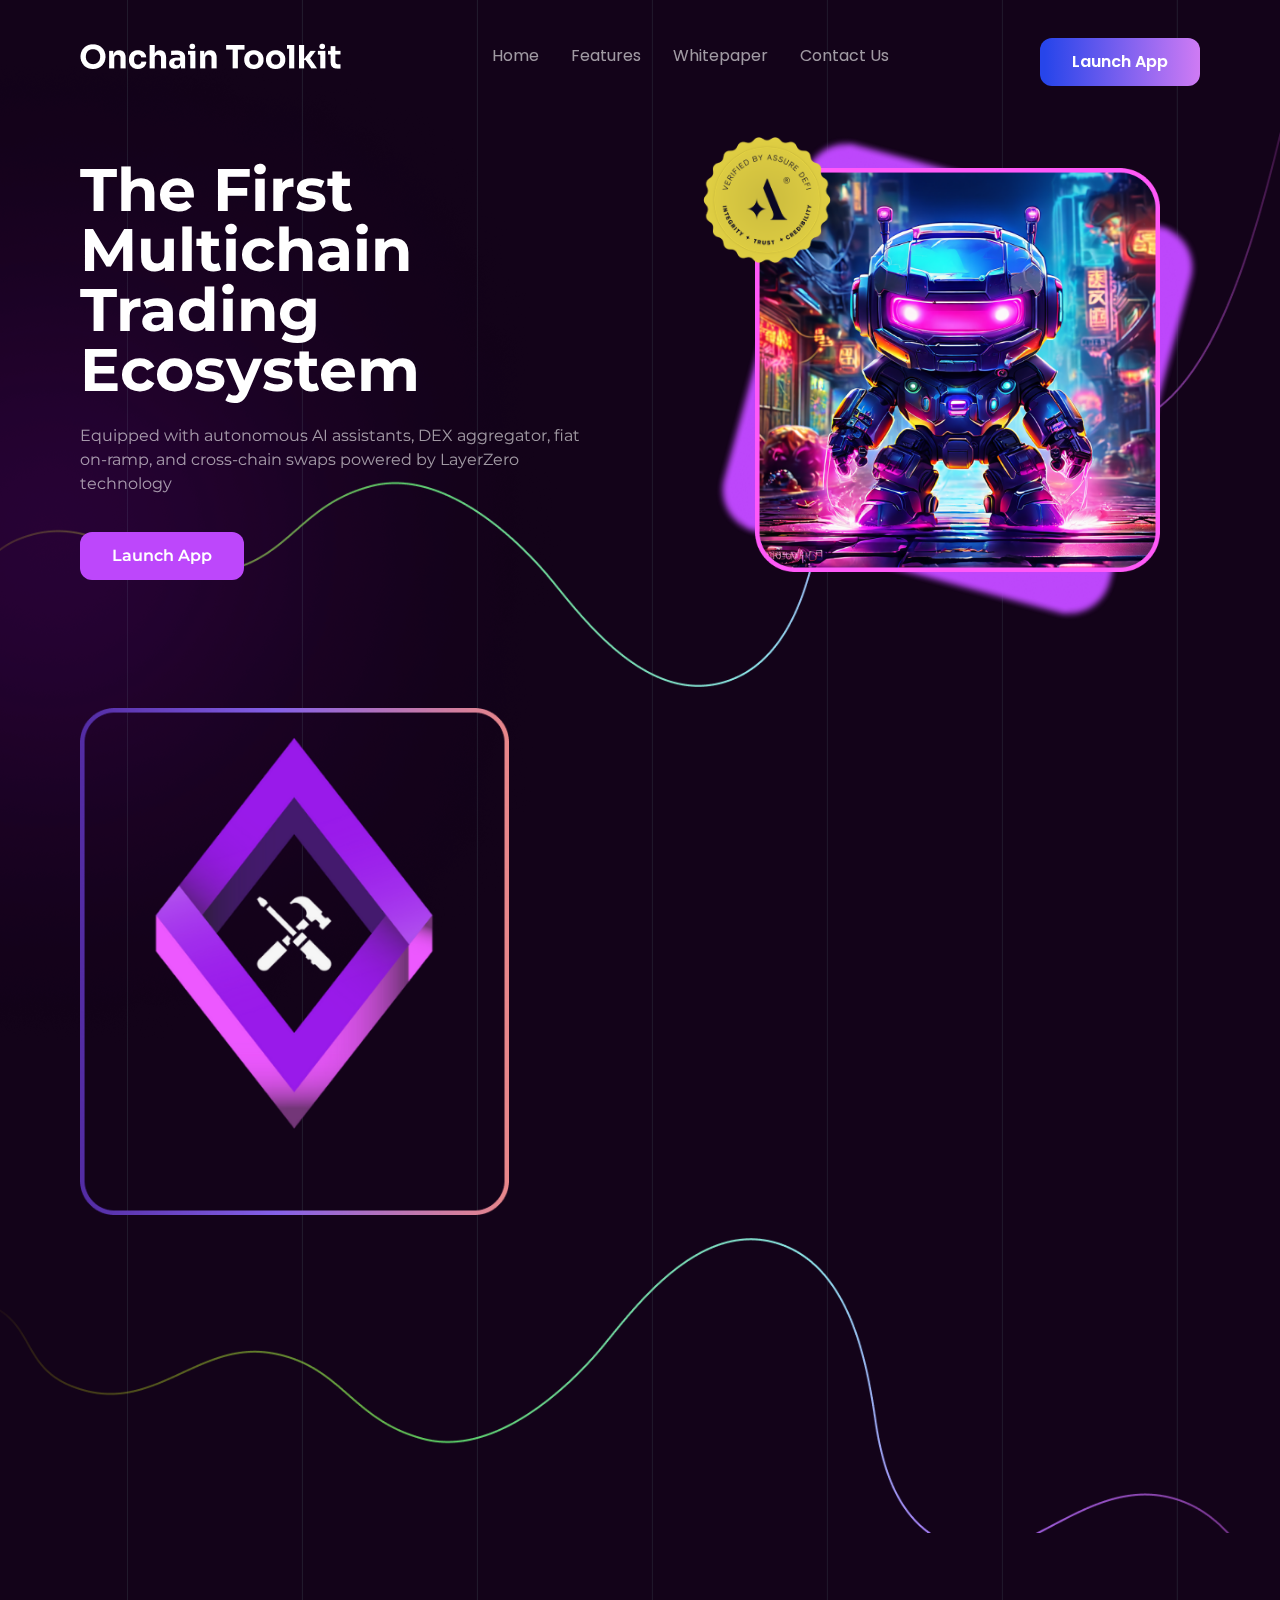
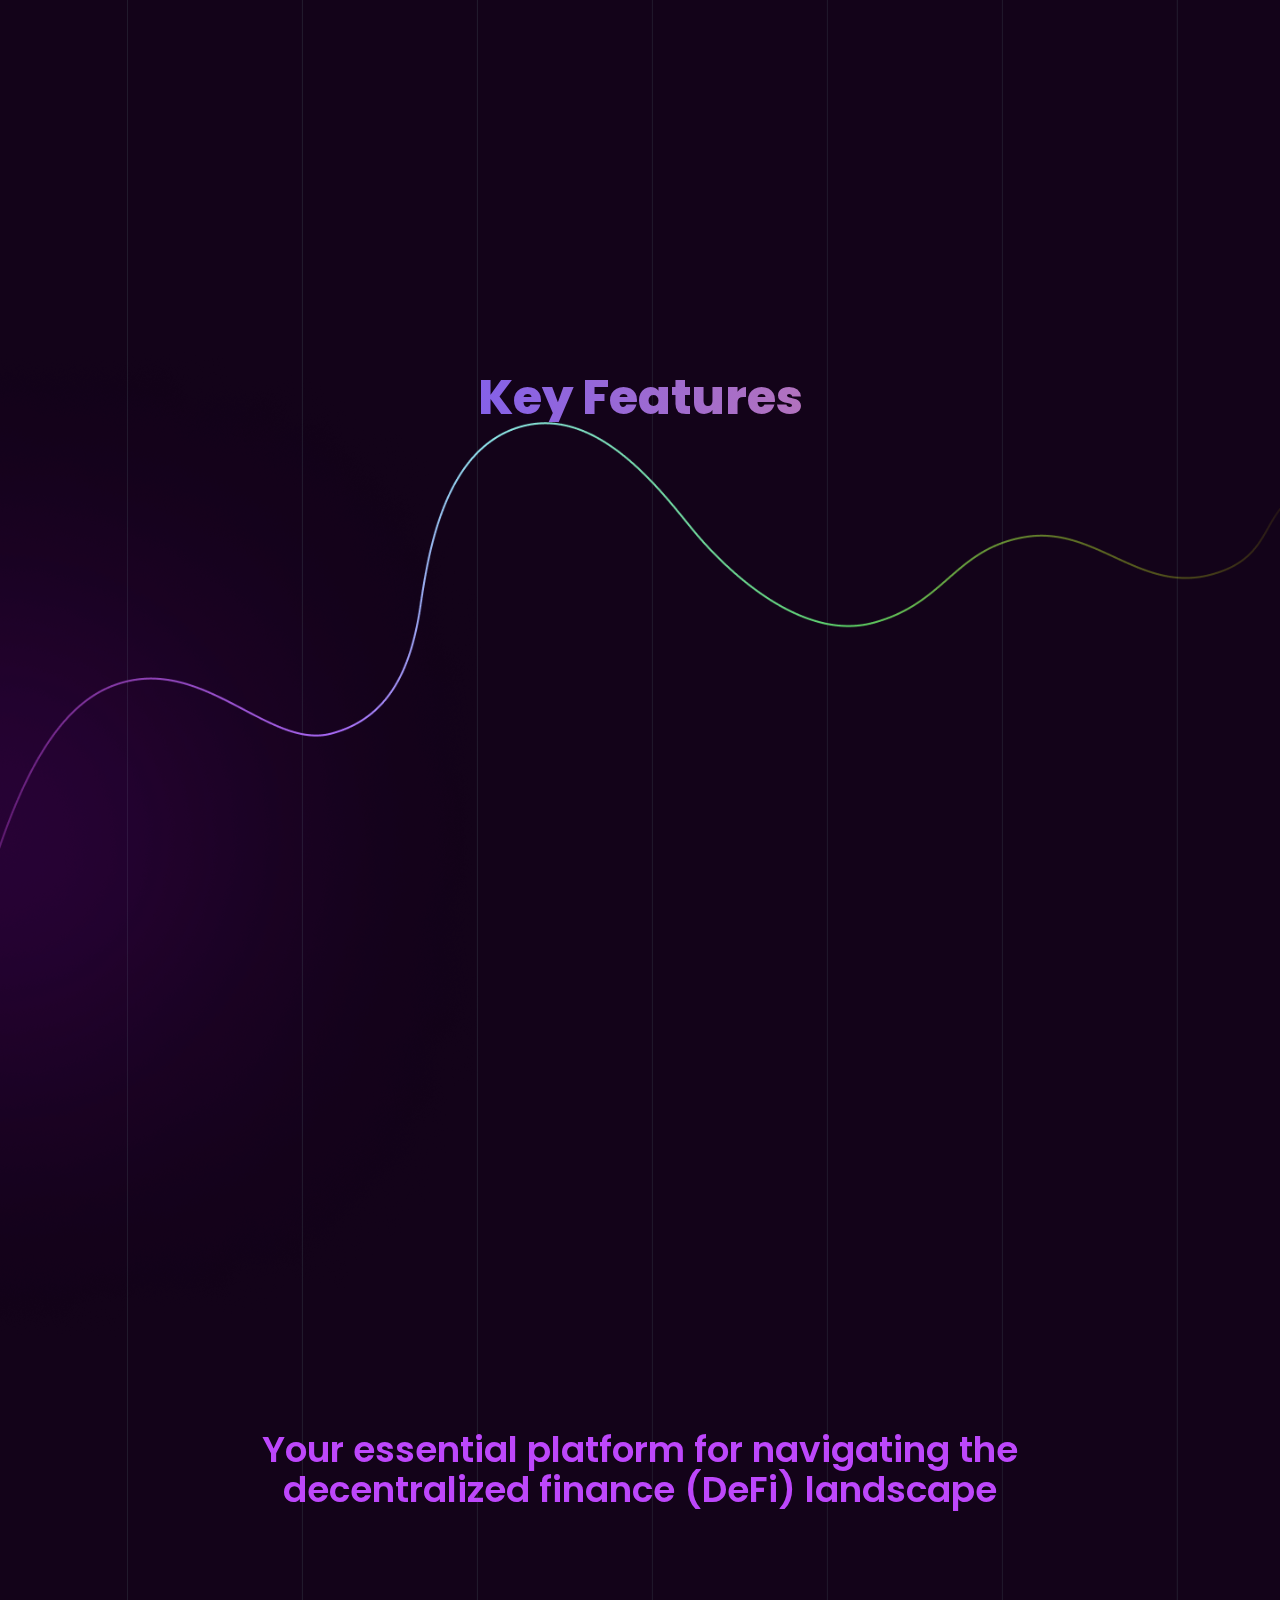
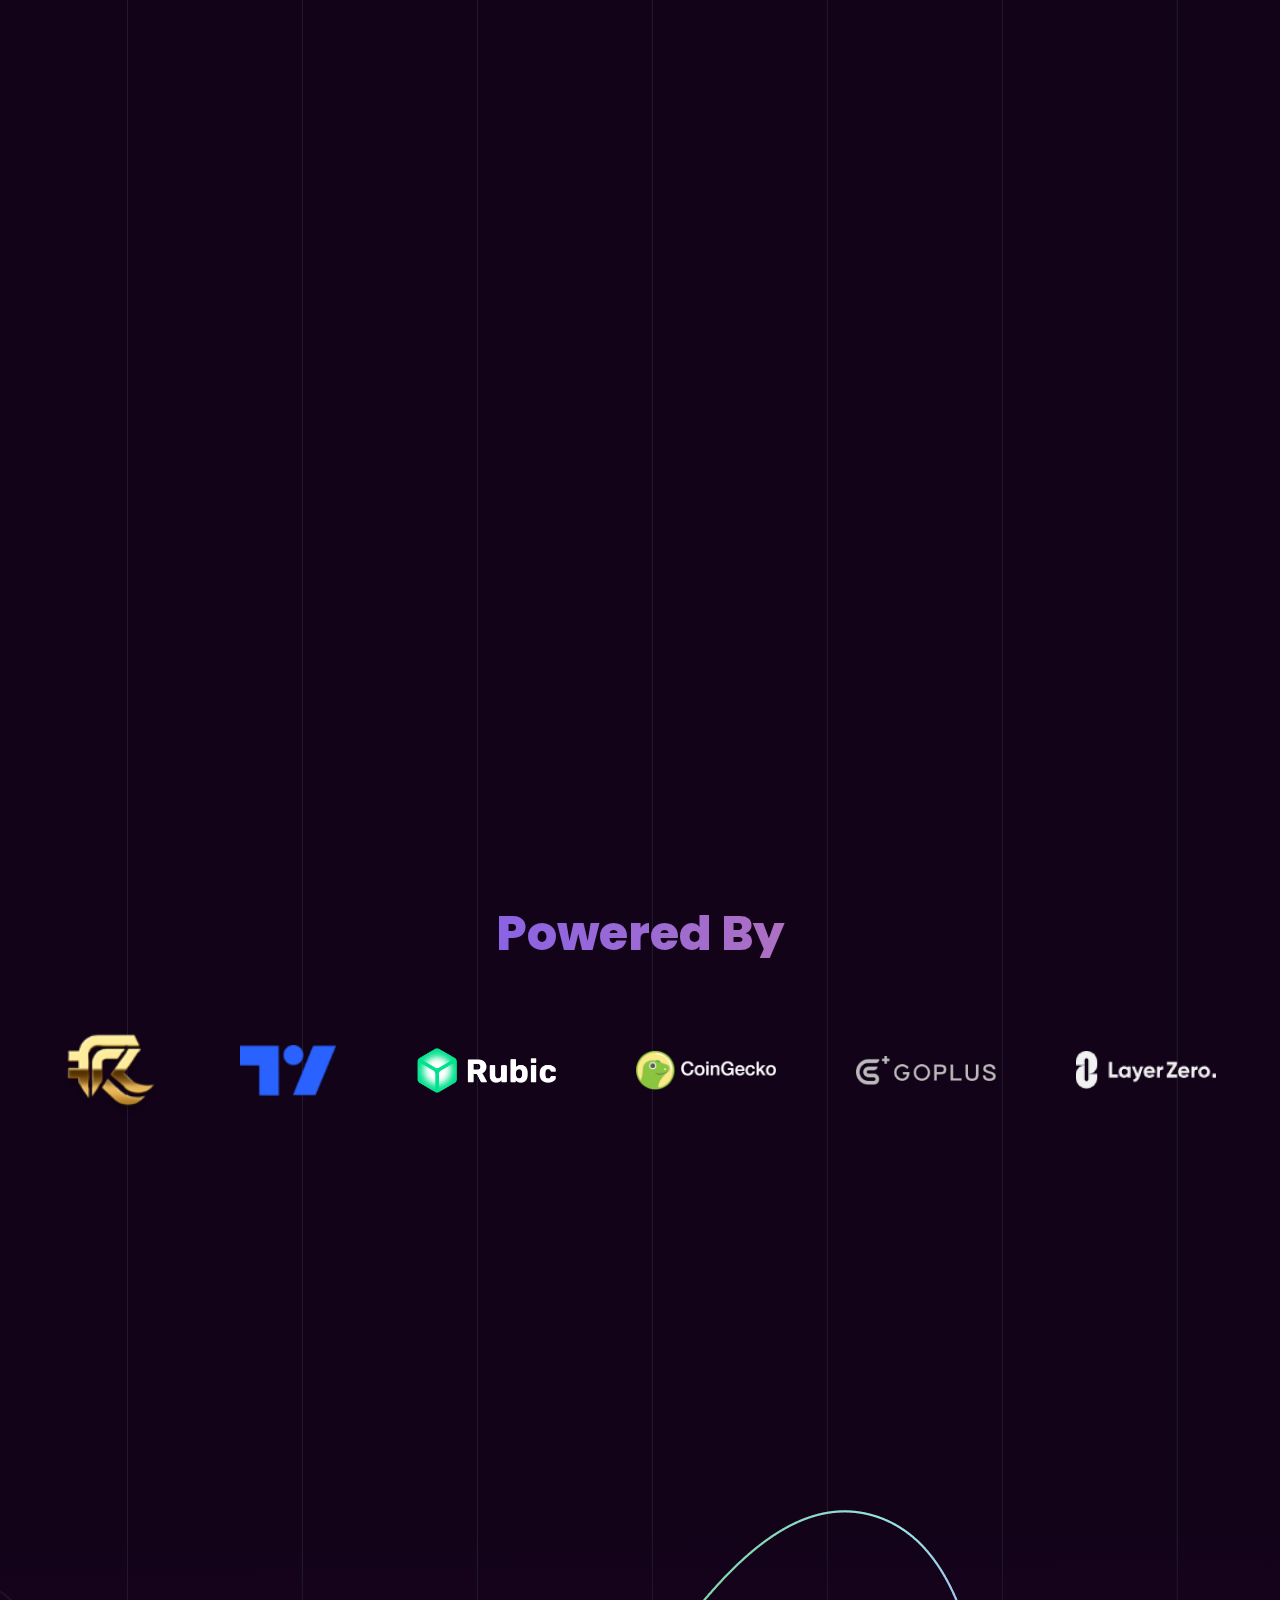
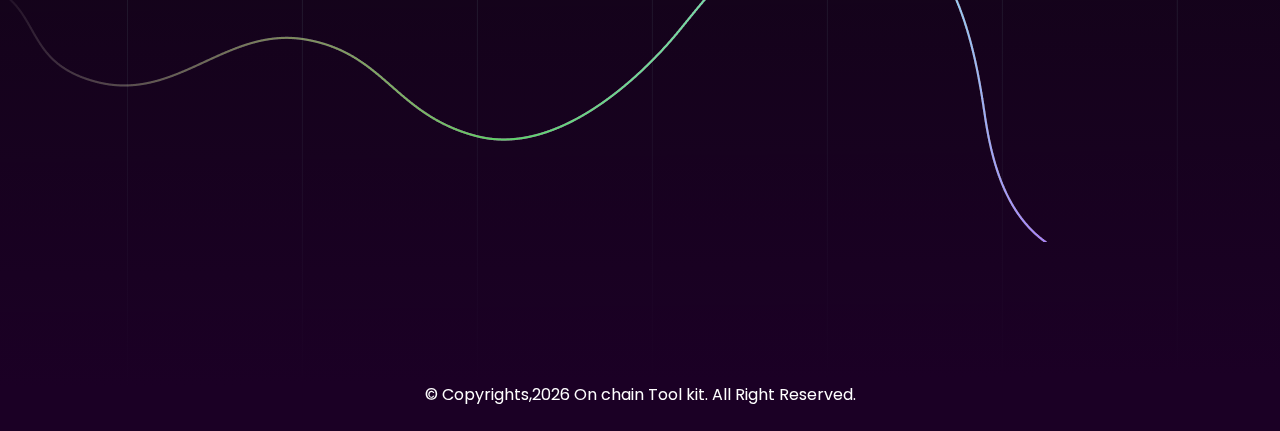
==== commit bb156f17: "section added and content changed" ====
--- a/index.html
+++ b/index.html
@@ -17,7 +17,9 @@
 </head>
 
 <body><noscript>You need to enable JavaScript to run this app.</noscript>
-    <div id="root"></div>
+    <div id="root">
+        <h1>hello</h1>
+    </div>
 </body>
 
 </html>